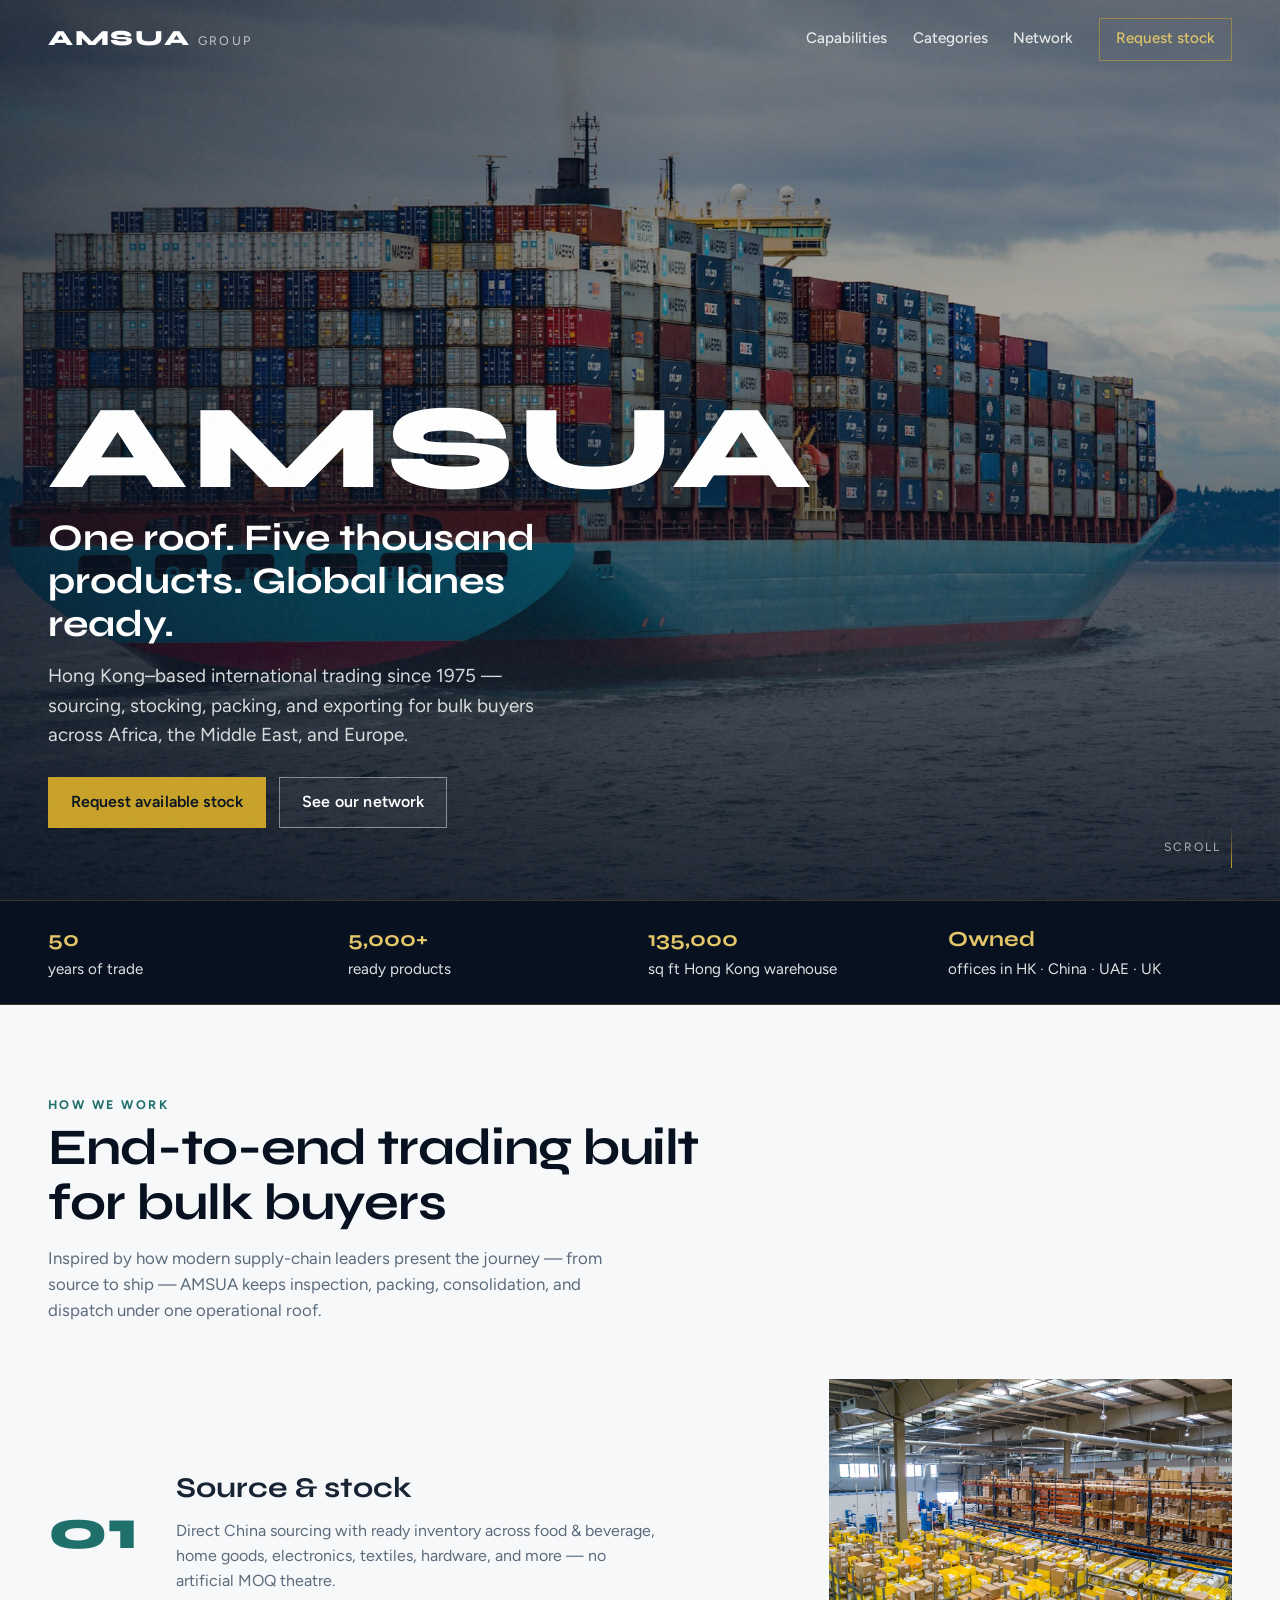
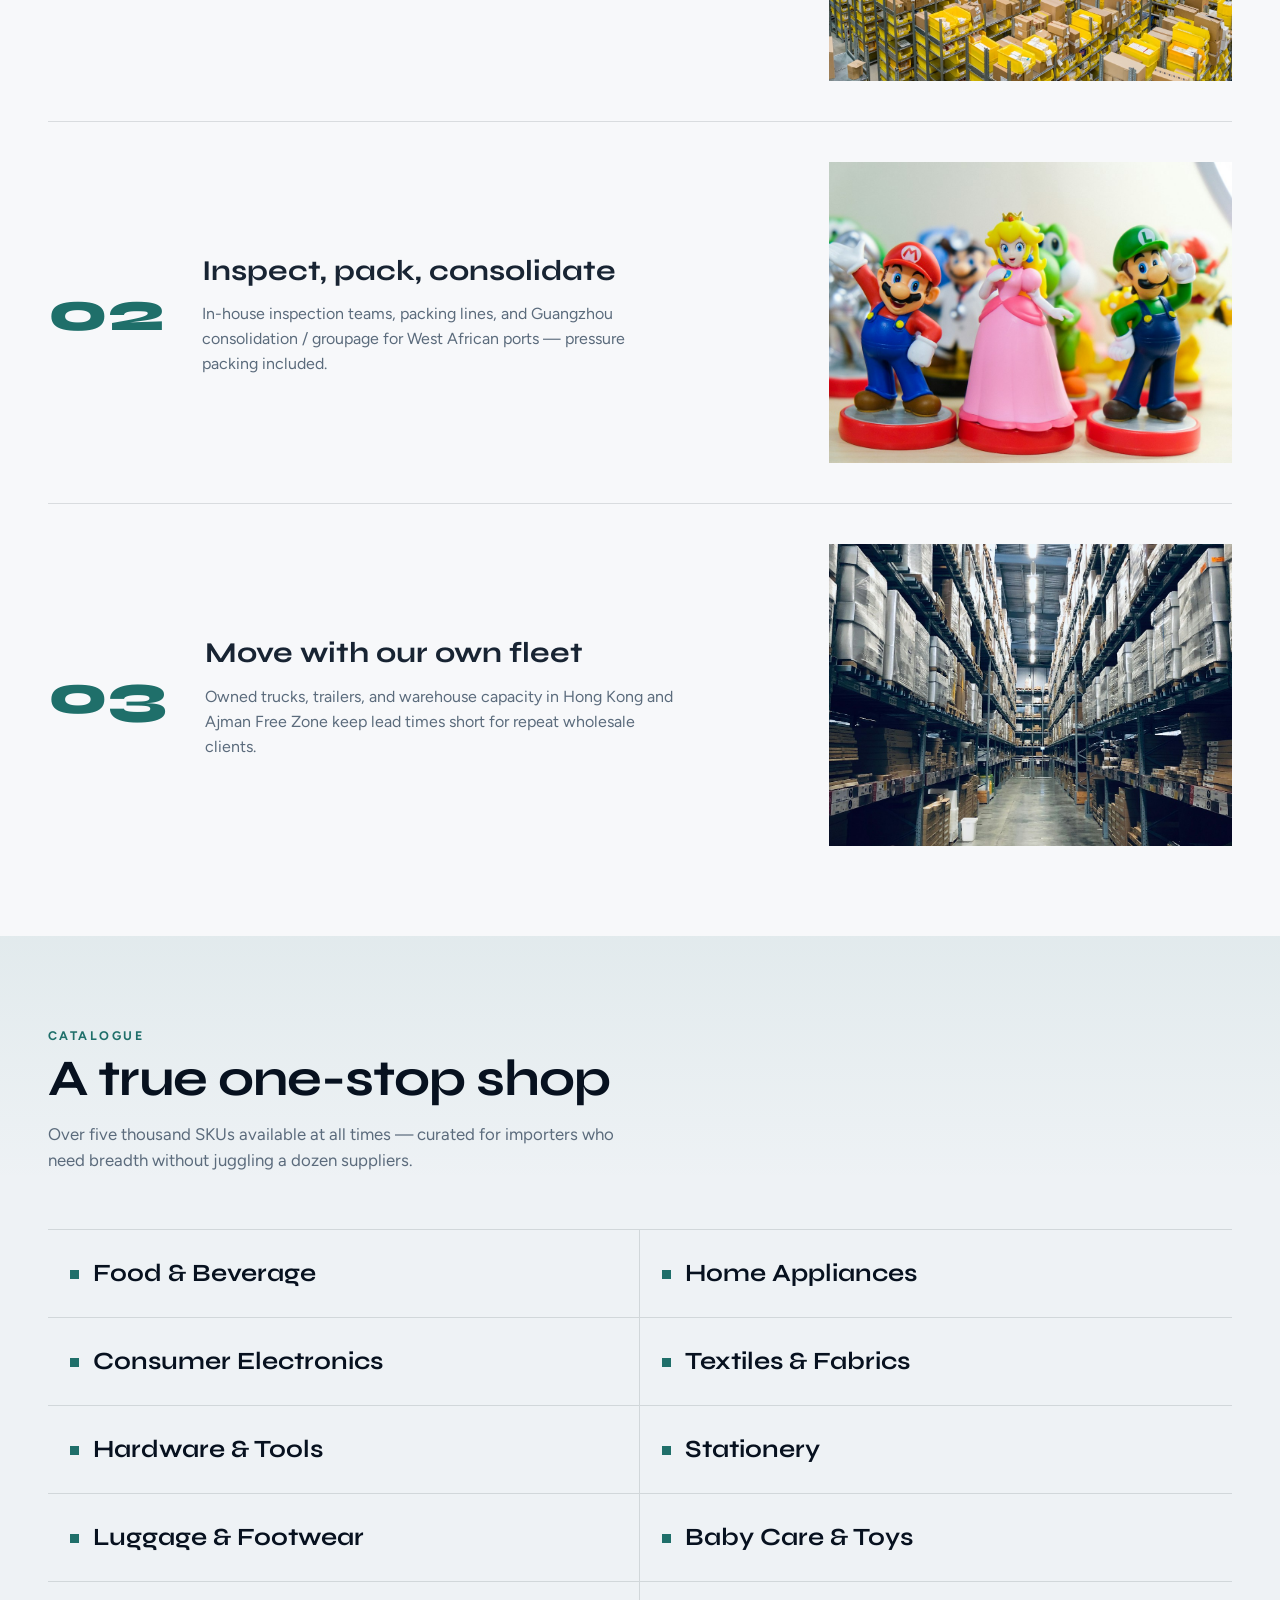
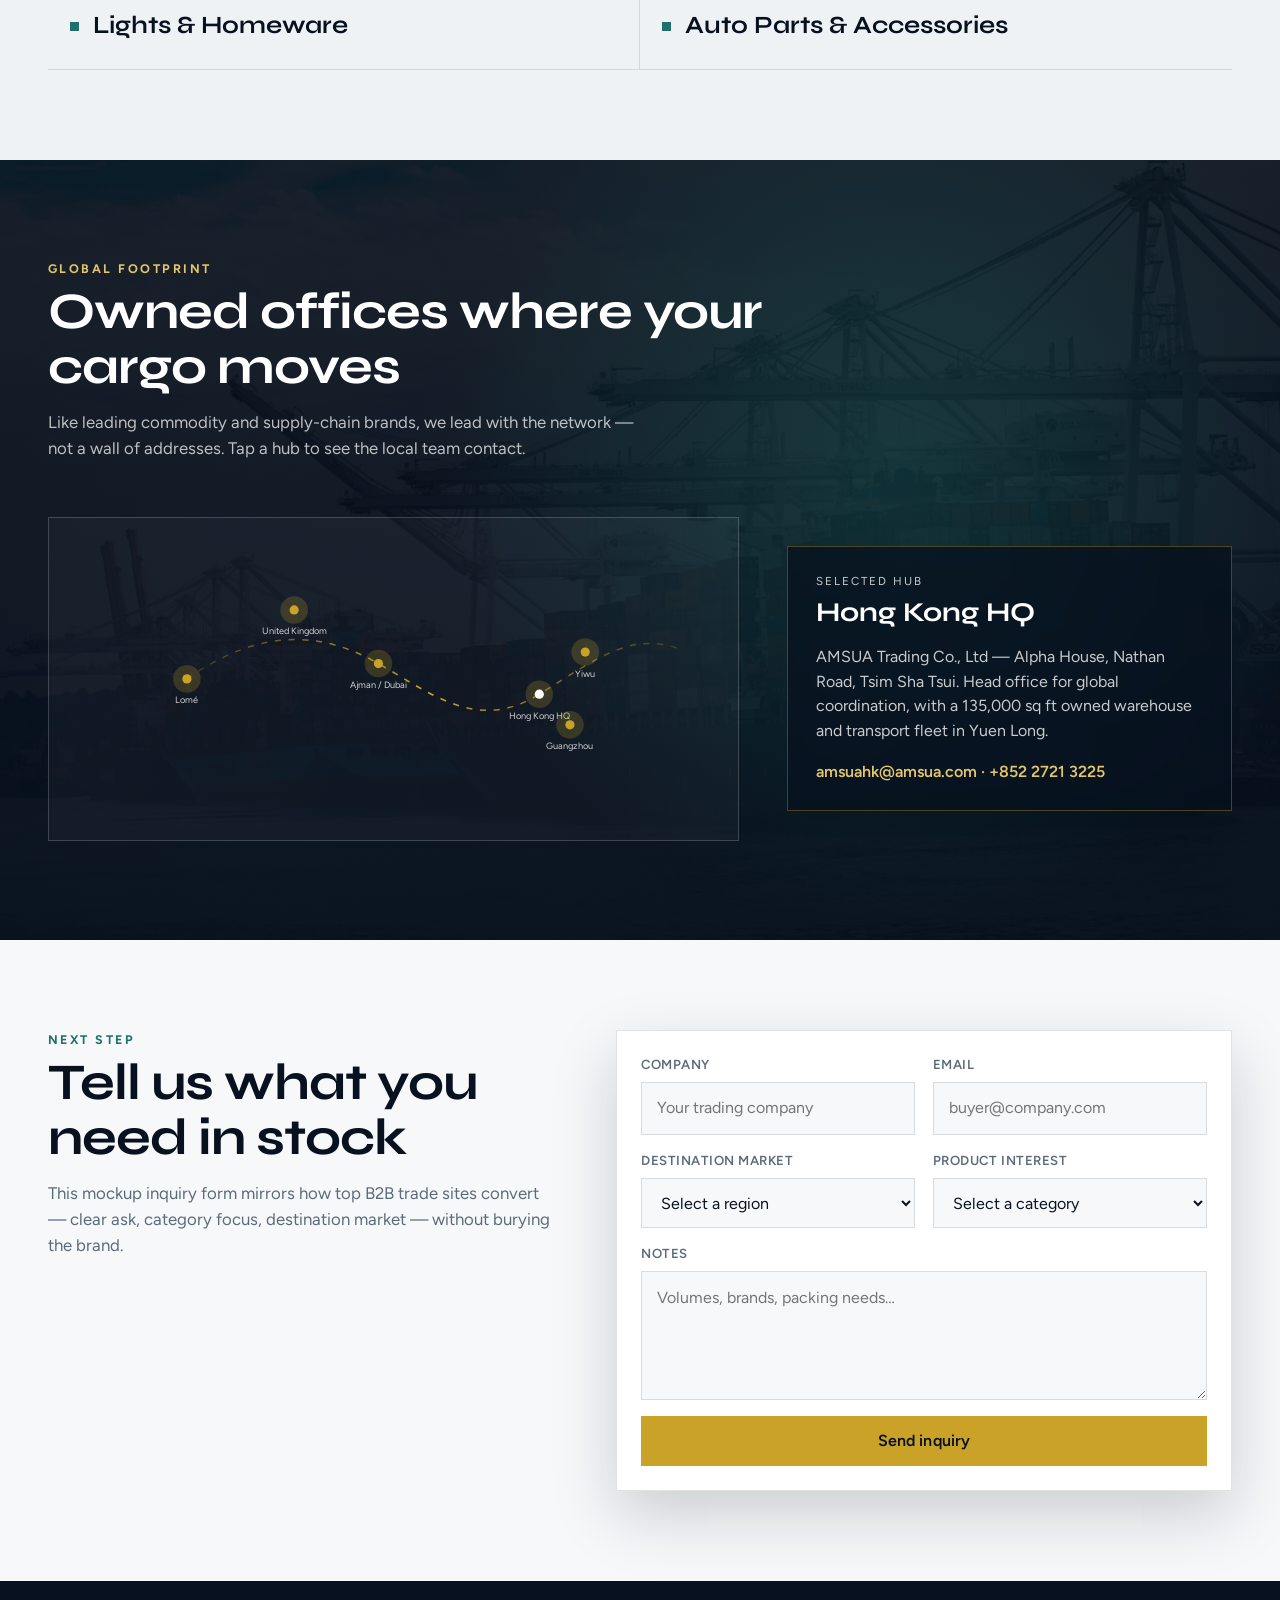
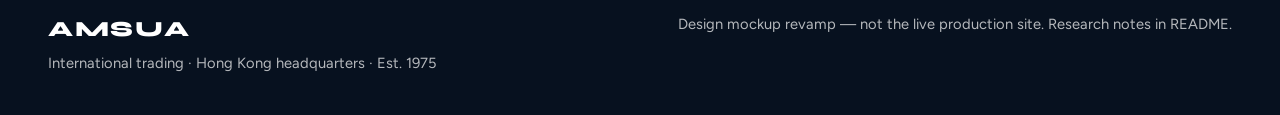
==== amsua-revamp/index.html @ 710abc14 "Add AMSUA Group website revamp mockup Modern single-page mockup inspired by Li & Fung, Trafigura, an" ====
<!DOCTYPE html>
<html lang="en">
  <head>
    <meta charset="UTF-8" />
    <meta name="viewport" content="width=device-width, initial-scale=1.0" />
    <title>AMSUA Group — Global Trading, Ready Stock, End-to-End Export</title>
    <meta
      name="description"
      content="AMSUA Group is a Hong Kong–headquartered international trading company with 50 years of import-export experience, 5,000+ ready products, and owned warehouses across Asia, the Middle East, and beyond."
    />
    <link rel="preconnect" href="https://fonts.googleapis.com" />
    <link rel="preconnect" href="https://fonts.gstatic.com" crossorigin />
    <link
      href="https://fonts.googleapis.com/css2?family=Syne:wght@500;600;700;800&family=Figtree:ital,wght@0,400;0,500;0,600;0,700;1,400&display=swap"
      rel="stylesheet"
    />
    <link rel="stylesheet" href="styles.css" />
  </head>
  <body>
    <div class="grain" aria-hidden="true"></div>

    <header class="site-header" id="top">
      <a class="brand" href="#top" aria-label="AMSUA home">
        <span class="brand-mark">AMSUA</span>
        <span class="brand-sub">Group</span>
      </a>
      <nav class="nav" aria-label="Primary">
        <a href="#capabilities">Capabilities</a>
        <a href="#categories">Categories</a>
        <a href="#network">Network</a>
        <a href="#inquiry" class="nav-cta">Request stock</a>
      </nav>
      <button class="nav-toggle" type="button" aria-label="Open menu" aria-expanded="false">
        <span></span><span></span>
      </button>
    </header>

    <div class="mobile-nav" hidden>
      <a href="#capabilities">Capabilities</a>
      <a href="#categories">Categories</a>
      <a href="#network">Network</a>
      <a href="#inquiry">Request stock</a>
    </div>

    <main>
      <section class="hero">
        <div class="hero-media" aria-hidden="true">
          <img
            src="assets/images/hero-port.jpg"
            alt=""
            class="hero-img"
            width="1920"
            height="1280"
          />
          <div class="hero-veil"></div>
        </div>
        <div class="hero-content">
          <p class="brand-hero reveal">AMSUA</p>
          <h1 class="reveal delay-1">One roof. Five thousand products. Global lanes ready.</h1>
          <p class="lede reveal delay-2">
            Hong Kong–based international trading since 1975 — sourcing, stocking,
            packing, and exporting for bulk buyers across Africa, the Middle East, and Europe.
          </p>
          <div class="cta-row reveal delay-3">
            <a class="btn btn-primary" href="#inquiry">Request available stock</a>
            <a class="btn btn-ghost" href="#network">See our network</a>
          </div>
        </div>
        <div class="hero-scroll" aria-hidden="true">
          <span>Scroll</span>
          <i></i>
        </div>
      </section>

      <section class="strip" aria-label="At a glance">
        <div class="strip-track">
          <p><strong>50</strong> years of trade</p>
          <p><strong>5,000+</strong> ready products</p>
          <p><strong>135,000</strong> sq ft Hong Kong warehouse</p>
          <p><strong>Owned</strong> offices in HK · China · UAE · UK</p>
        </div>
      </section>

      <section class="section capabilities" id="capabilities">
        <div class="section-head">
          <p class="eyebrow">How we work</p>
          <h2>End-to-end trading built for bulk buyers</h2>
          <p class="section-copy">
            Inspired by how modern supply-chain leaders present the journey — from
            source to ship — AMSUA keeps inspection, packing, consolidation, and
            dispatch under one operational roof.
          </p>
        </div>

        <ol class="capability-list">
          <li class="capability reveal">
            <span class="cap-num">01</span>
            <div>
              <h3>Source &amp; stock</h3>
              <p>
                Direct China sourcing with ready inventory across food &amp; beverage,
                home goods, electronics, textiles, hardware, and more — no artificial
                MOQ theatre.
              </p>
            </div>
            <figure class="cap-media">
              <img src="assets/images/warehouse.jpg" alt="Warehouse aisles stocked for export" />
            </figure>
          </li>
          <li class="capability reveal">
            <span class="cap-num">02</span>
            <div>
              <h3>Inspect, pack, consolidate</h3>
              <p>
                In-house inspection teams, packing lines, and Guangzhou consolidation
                / groupage for West African ports — pressure packing included.
              </p>
            </div>
            <figure class="cap-media">
              <img src="assets/images/packing.jpg" alt="Goods prepared for container packing" />
            </figure>
          </li>
          <li class="capability reveal">
            <span class="cap-num">03</span>
            <div>
              <h3>Move with our own fleet</h3>
              <p>
                Owned trucks, trailers, and warehouse capacity in Hong Kong and Ajman
                Free Zone keep lead times short for repeat wholesale clients.
              </p>
            </div>
            <figure class="cap-media">
              <img src="assets/images/logistics.jpg" alt="Logistics and freight operations" />
            </figure>
          </li>
        </ol>
      </section>

      <section class="section categories" id="categories">
        <div class="section-head light">
          <p class="eyebrow">Catalogue</p>
          <h2>A true one-stop shop</h2>
          <p class="section-copy">
            Over five thousand SKUs available at all times — curated for importers who
            need breadth without juggling a dozen suppliers.
          </p>
        </div>

        <ul class="category-grid">
          <li style="--i: 0"><span>Food &amp; Beverage</span></li>
          <li style="--i: 1"><span>Home Appliances</span></li>
          <li style="--i: 2"><span>Consumer Electronics</span></li>
          <li style="--i: 3"><span>Textiles &amp; Fabrics</span></li>
          <li style="--i: 4"><span>Hardware &amp; Tools</span></li>
          <li style="--i: 5"><span>Stationery</span></li>
          <li style="--i: 6"><span>Luggage &amp; Footwear</span></li>
          <li style="--i: 7"><span>Baby Care &amp; Toys</span></li>
          <li style="--i: 8"><span>Lights &amp; Homeware</span></li>
          <li style="--i: 9"><span>Auto Parts &amp; Accessories</span></li>
        </ul>
      </section>

      <section class="section network" id="network">
        <div class="network-bg" aria-hidden="true">
          <img src="assets/images/cargo-ship.jpg" alt="" />
        </div>
        <div class="network-inner">
          <div class="section-head on-dark">
            <p class="eyebrow">Global footprint</p>
            <h2>Owned offices where your cargo moves</h2>
            <p class="section-copy">
              Like leading commodity and supply-chain brands, we lead with the network —
              not a wall of addresses. Tap a hub to see the local team contact.
            </p>
          </div>

          <div class="map-panel">
            <svg class="route-map" viewBox="0 0 900 420" role="img" aria-label="AMSUA global network map">
              <defs>
                <linearGradient id="route" x1="0%" y1="0%" x2="100%" y2="0%">
                  <stop offset="0%" stop-color="#c9a227" stop-opacity="0.2" />
                  <stop offset="50%" stop-color="#c9a227" />
                  <stop offset="100%" stop-color="#c9a227" stop-opacity="0.2" />
                </linearGradient>
              </defs>
              <path
                class="route-line"
                d="M180 210 C 280 140, 360 150, 430 190 S 560 280, 640 230 S 760 150, 820 170"
                fill="none"
                stroke="url(#route)"
                stroke-width="2"
              />
              <g class="hubs">
                <g class="hub" data-hub="lome" transform="translate(180 210)">
                  <circle r="18" class="pulse" /><circle r="6" /><text y="32">Lomé</text>
                </g>
                <g class="hub" data-hub="ajman" transform="translate(430 190)">
                  <circle r="18" class="pulse" /><circle r="6" /><text y="32">Ajman / Dubai</text>
                </g>
                <g class="hub" data-hub="hongkong" transform="translate(640 230)">
                  <circle r="18" class="pulse" /><circle r="6" /><text y="32">Hong Kong HQ</text>
                </g>
                <g class="hub" data-hub="yiwu" transform="translate(700 175)">
                  <circle r="18" class="pulse" /><circle r="6" /><text y="32">Yiwu</text>
                </g>
                <g class="hub" data-hub="guangzhou" transform="translate(680 270)">
                  <circle r="18" class="pulse" /><circle r="6" /><text y="32">Guangzhou</text>
                </g>
                <g class="hub" data-hub="uk" transform="translate(320 120)">
                  <circle r="18" class="pulse" /><circle r="6" /><text y="32">United Kingdom</text>
                </g>
              </g>
            </svg>

            <aside class="hub-detail" id="hub-detail" aria-live="polite">
              <p class="hub-label">Selected hub</p>
              <h3 id="hub-name">Hong Kong HQ</h3>
              <p id="hub-body">
                AMSUA Trading Co., Ltd — Alpha House, Nathan Road, Tsim Sha Tsui.
                Head office for global coordination, with a 135,000 sq ft owned warehouse
                and transport fleet in Yuen Long.
              </p>
              <p class="hub-meta" id="hub-meta">amsuahk@amsua.com · +852 2721 3225</p>
            </aside>
          </div>
        </div>
      </section>

      <section class="section inquiry" id="inquiry">
        <div class="inquiry-layout">
          <div class="section-head">
            <p class="eyebrow">Next step</p>
            <h2>Tell us what you need in stock</h2>
            <p class="section-copy">
              This mockup inquiry form mirrors how top B2B trade sites convert —
              clear ask, category focus, destination market — without burying the brand.
            </p>
          </div>

          <form class="inquiry-form" id="inquiry-form">
            <label>
              <span>Company</span>
              <input name="company" type="text" placeholder="Your trading company" required />
            </label>
            <label>
              <span>Email</span>
              <input name="email" type="email" placeholder="buyer@company.com" required />
            </label>
            <label>
              <span>Destination market</span>
              <select name="market" required>
                <option value="">Select a region</option>
                <option>West Africa</option>
                <option>Middle East</option>
                <option>United Kingdom / Europe</option>
                <option>Other</option>
              </select>
            </label>
            <label>
              <span>Product interest</span>
              <select name="category" required>
                <option value="">Select a category</option>
                <option>Food &amp; Beverage</option>
                <option>Home Appliances</option>
                <option>Electronics</option>
                <option>Textiles</option>
                <option>Hardware</option>
                <option>Mixed container / consolidation</option>
              </select>
            </label>
            <label class="full">
              <span>Notes</span>
              <textarea name="notes" rows="4" placeholder="Volumes, brands, packing needs…"></textarea>
            </label>
            <button class="btn btn-primary full" type="submit">Send inquiry</button>
            <p class="form-note" id="form-note" hidden>Thanks — this is a mockup, so nothing was sent.</p>
          </form>
        </div>
      </section>
    </main>

    <footer class="site-footer">
      <div class="footer-brand">
        <span class="brand-mark">AMSUA</span>
        <p>International trading · Hong Kong headquarters · Est. 1975</p>
      </div>
      <p class="footer-note">
        Design mockup revamp — not the live production site. Research notes in README.
      </p>
    </footer>

    <script src="main.js"></script>
  </body>
</html>
---- amsua-revamp/styles.css ----
:root {
  --ink: #07111f;
  --ink-soft: #122033;
  --harbor: #1f6f6a;
  --harbor-deep: #14524e;
  --brass: #c9a227;
  --brass-soft: #e3c56a;
  --mist: #eef2f5;
  --paper: #f7f8fa;
  --line: rgba(7, 17, 31, 0.12);
  --line-light: rgba(255, 255, 255, 0.18);
  --text: #182433;
  --muted: #5b6b7c;
  --white: #ffffff;
  --shadow: 0 24px 60px rgba(7, 17, 31, 0.18);
  --font-display: "Syne", sans-serif;
  --font-body: "Figtree", sans-serif;
  --ease: cubic-bezier(0.22, 1, 0.36, 1);
}

*,
*::before,
*::after {
  box-sizing: border-box;
}

html {
  scroll-behavior: smooth;
}

body {
  margin: 0;
  font-family: var(--font-body);
  color: var(--text);
  background:
    radial-gradient(1200px 600px at 10% -10%, rgba(31, 111, 106, 0.12), transparent 60%),
    radial-gradient(900px 500px at 100% 0%, rgba(201, 162, 39, 0.08), transparent 55%),
    var(--paper);
  line-height: 1.55;
  overflow-x: hidden;
}

img {
  max-width: 100%;
  display: block;
}

a {
  color: inherit;
  text-decoration: none;
}

button,
input,
select,
textarea {
  font: inherit;
}

.grain {
  pointer-events: none;
  position: fixed;
  inset: 0;
  z-index: 80;
  opacity: 0.045;
  background-image: url("data:image/svg+xml,%3Csvg viewBox='0 0 200 200' xmlns='http://www.w3.org/2000/svg'%3E%3Cfilter id='n'%3E%3CfeTurbulence type='fractalNoise' baseFrequency='0.85' numOctaves='4' stitchTiles='stitch'/%3E%3C/filter%3E%3Crect width='100%25' height='100%25' filter='url(%23n)'/%3E%3C/svg%3E");
}

/* Header */
.site-header {
  position: fixed;
  inset: 0 0 auto;
  z-index: 40;
  display: flex;
  align-items: center;
  justify-content: space-between;
  padding: 1.1rem clamp(1.25rem, 4vw, 3rem);
  transition: background 0.35s var(--ease), backdrop-filter 0.35s var(--ease), box-shadow 0.35s;
}

.site-header.is-scrolled {
  background: rgba(7, 17, 31, 0.82);
  backdrop-filter: blur(14px);
  box-shadow: 0 10px 30px rgba(0, 0, 0, 0.2);
}

.brand {
  display: flex;
  align-items: baseline;
  gap: 0.45rem;
  color: var(--white);
}

.brand-mark {
  font-family: var(--font-display);
  font-weight: 800;
  letter-spacing: 0.08em;
  font-size: 1.35rem;
}

.brand-sub {
  font-size: 0.78rem;
  letter-spacing: 0.18em;
  text-transform: uppercase;
  opacity: 0.7;
}

.nav {
  display: flex;
  align-items: center;
  gap: 1.6rem;
}

.nav a {
  color: rgba(255, 255, 255, 0.86);
  font-size: 0.95rem;
  font-weight: 500;
}

.nav a:hover {
  color: var(--brass-soft);
}

.nav-cta {
  padding: 0.55rem 1rem;
  border: 1px solid rgba(201, 162, 39, 0.55);
  color: var(--brass-soft) !important;
  transition: background 0.25s, color 0.25s;
}

.nav-cta:hover {
  background: var(--brass);
  color: var(--ink) !important;
}

.nav-toggle {
  display: none;
  width: 44px;
  height: 44px;
  border: 1px solid rgba(255, 255, 255, 0.3);
  background: transparent;
  padding: 0;
  cursor: pointer;
}

.nav-toggle span {
  display: block;
  width: 18px;
  height: 2px;
  margin: 5px auto;
  background: #fff;
}

.mobile-nav {
  position: fixed;
  inset: 0;
  z-index: 35;
  background: rgba(7, 17, 31, 0.96);
  display: grid;
  place-content: center;
  gap: 1.5rem;
  text-align: center;
}

.mobile-nav a {
  color: #fff;
  font-family: var(--font-display);
  font-size: clamp(1.6rem, 6vw, 2.4rem);
  font-weight: 700;
}

.mobile-nav[hidden] {
  display: none;
}

/* Hero */
.hero {
  position: relative;
  min-height: 100vh;
  min-height: 100dvh;
  display: grid;
  align-items: end;
  color: var(--white);
  overflow: hidden;
}

.hero-media {
  position: absolute;
  inset: 0;
}

.hero-img {
  width: 100%;
  height: 100%;
  object-fit: cover;
  transform: scale(1.06);
  animation: hero-zoom 18s var(--ease) forwards;
}

.hero-veil {
  position: absolute;
  inset: 0;
  background:
    linear-gradient(180deg, rgba(7, 17, 31, 0.55) 0%, rgba(7, 17, 31, 0.35) 35%, rgba(7, 17, 31, 0.88) 100%),
    linear-gradient(90deg, rgba(7, 17, 31, 0.55), transparent 55%);
}

.hero-content {
  position: relative;
  z-index: 2;
  padding: clamp(5.5rem, 12vh, 8rem) clamp(1.25rem, 4vw, 3rem) clamp(4rem, 8vh, 5.5rem);
  max-width: 920px;
}

.brand-hero {
  margin: 0 0 0.85rem;
  font-family: var(--font-display);
  font-weight: 800;
  font-size: clamp(3.4rem, 12vw, 7.5rem);
  letter-spacing: 0.04em;
  line-height: 0.9;
  color: var(--white);
  text-shadow: 0 12px 40px rgba(0, 0, 0, 0.35);
}

.hero h1 {
  margin: 0 0 1rem;
  font-family: var(--font-display);
  font-weight: 700;
  font-size: clamp(1.45rem, 3.2vw, 2.35rem);
  line-height: 1.15;
  max-width: 18ch;
}

.lede {
  margin: 0 0 1.75rem;
  max-width: 42ch;
  font-size: clamp(1.02rem, 1.5vw, 1.18rem);
  color: rgba(255, 255, 255, 0.84);
}

.cta-row {
  display: flex;
  flex-wrap: wrap;
  gap: 0.85rem;
}

.btn {
  display: inline-flex;
  align-items: center;
  justify-content: center;
  min-height: 3rem;
  padding: 0.75rem 1.35rem;
  border: 1px solid transparent;
  font-weight: 600;
  letter-spacing: 0.01em;
  transition: transform 0.25s var(--ease), background 0.25s, color 0.25s, border-color 0.25s;
  cursor: pointer;
}

.btn:hover {
  transform: translateY(-2px);
}

.btn-primary {
  background: var(--brass);
  color: var(--ink);
}

.btn-primary:hover {
  background: var(--brass-soft);
}

.btn-ghost {
  border-color: rgba(255, 255, 255, 0.45);
  color: var(--white);
  background: rgba(255, 255, 255, 0.04);
}

.btn-ghost:hover {
  border-color: var(--brass-soft);
  color: var(--brass-soft);
}

.hero-scroll {
  position: absolute;
  right: clamp(1.25rem, 4vw, 3rem);
  bottom: 2rem;
  z-index: 2;
  display: flex;
  align-items: center;
  gap: 0.65rem;
  color: rgba(255, 255, 255, 0.65);
  font-size: 0.75rem;
  letter-spacing: 0.16em;
  text-transform: uppercase;
}

.hero-scroll i {
  width: 1px;
  height: 42px;
  background: linear-gradient(transparent, var(--brass));
  animation: scroll-line 1.8s ease-in-out infinite;
}

/* Strip */
.strip {
  background: var(--ink);
  color: rgba(255, 255, 255, 0.88);
  border-top: 1px solid rgba(201, 162, 39, 0.25);
  border-bottom: 1px solid rgba(201, 162, 39, 0.25);
}

.strip-track {
  display: grid;
  grid-template-columns: repeat(4, 1fr);
  gap: 1rem;
  padding: 1.35rem clamp(1.25rem, 4vw, 3rem);
}

.strip p {
  margin: 0;
  font-size: 0.95rem;
}

.strip strong {
  display: block;
  font-family: var(--font-display);
  font-size: 1.35rem;
  color: var(--brass-soft);
  margin-bottom: 0.15rem;
}

/* Sections */
.section {
  padding: clamp(4.5rem, 10vh, 7rem) clamp(1.25rem, 4vw, 3rem);
}

.section-head {
  max-width: 720px;
  margin-bottom: clamp(2.5rem, 5vw, 3.5rem);
}

.section-head.light h2,
.section-head h2,
.section-head.on-dark h2 {
  font-family: var(--font-display);
  font-weight: 700;
  font-size: clamp(2rem, 4.5vw, 3.2rem);
  line-height: 1.08;
  margin: 0.35rem 0 0.9rem;
  color: var(--ink);
  letter-spacing: -0.02em;
}

.section-head.on-dark h2 {
  color: var(--white);
}

.eyebrow {
  margin: 0;
  font-size: 0.78rem;
  letter-spacing: 0.2em;
  text-transform: uppercase;
  color: var(--harbor);
  font-weight: 700;
}

.section-head.on-dark .eyebrow {
  color: var(--brass-soft);
}

.section-copy {
  margin: 0;
  color: var(--muted);
  font-size: 1.05rem;
  max-width: 54ch;
}

.section-head.on-dark .section-copy {
  color: rgba(255, 255, 255, 0.72);
}

/* Capabilities */
.capability-list {
  list-style: none;
  margin: 0;
  padding: 0;
  display: grid;
  gap: 2.5rem;
}

.capability {
  display: grid;
  grid-template-columns: auto 1fr minmax(220px, 34%);
  gap: clamp(1rem, 3vw, 2.5rem);
  align-items: center;
  padding-bottom: 2.5rem;
  border-bottom: 1px solid var(--line);
}

.capability:last-child {
  border-bottom: 0;
  padding-bottom: 0;
}

.cap-num {
  font-family: var(--font-display);
  font-weight: 800;
  font-size: clamp(2.4rem, 5vw, 3.5rem);
  color: var(--harbor);
  line-height: 1;
}

.capability h3 {
  margin: 0 0 0.55rem;
  font-family: var(--font-display);
  font-size: clamp(1.35rem, 2.5vw, 1.8rem);
}

.capability p {
  margin: 0;
  color: var(--muted);
  max-width: 48ch;
}

.cap-media {
  margin: 0;
  overflow: hidden;
  aspect-ratio: 4 / 3;
}

.cap-media img {
  width: 100%;
  height: 100%;
  object-fit: cover;
  transition: transform 0.8s var(--ease);
}

.capability:hover .cap-media img {
  transform: scale(1.05);
}

/* Categories */
.categories {
  background:
    linear-gradient(180deg, rgba(31, 111, 106, 0.06), transparent 30%),
    var(--mist);
}

.category-grid {
  list-style: none;
  margin: 0;
  padding: 0;
  display: grid;
  grid-template-columns: repeat(2, 1fr);
  border-top: 1px solid var(--line);
}

.category-grid li {
  border-bottom: 1px solid var(--line);
  border-right: 1px solid var(--line);
  min-height: 5.5rem;
  display: flex;
  align-items: center;
  padding: 1.25rem 1.4rem;
  font-family: var(--font-display);
  font-size: clamp(1.15rem, 2.4vw, 1.55rem);
  font-weight: 650;
  color: var(--ink);
  transition: background 0.3s, color 0.3s, padding-left 0.35s var(--ease);
}

.category-grid li:nth-child(2n) {
  border-right: 0;
}

.category-grid li:hover {
  background: var(--ink);
  color: var(--brass-soft);
  padding-left: 1.85rem;
}

.category-grid li span::before {
  content: "";
  display: inline-block;
  width: 0.55rem;
  height: 0.55rem;
  margin-right: 0.85rem;
  background: var(--harbor);
  vertical-align: 0.15rem;
}

.category-grid li:hover span::before {
  background: var(--brass);
}

/* Network */
.network {
  position: relative;
  color: var(--white);
  overflow: hidden;
  padding-top: clamp(5rem, 11vh, 7.5rem);
  padding-bottom: clamp(5rem, 11vh, 7.5rem);
}

.network-bg {
  position: absolute;
  inset: 0;
}

.network-bg img {
  width: 100%;
  height: 100%;
  object-fit: cover;
  filter: saturate(0.7) brightness(0.35);
}

.network-bg::after {
  content: "";
  position: absolute;
  inset: 0;
  background:
    radial-gradient(circle at 70% 40%, rgba(31, 111, 106, 0.35), transparent 45%),
    linear-gradient(180deg, rgba(7, 17, 31, 0.75), rgba(7, 17, 31, 0.92));
}

.network-inner {
  position: relative;
  z-index: 1;
}

.map-panel {
  display: grid;
  grid-template-columns: 1.4fr 0.9fr;
  gap: clamp(1.5rem, 4vw, 3rem);
  align-items: center;
}

.route-map {
  width: 100%;
  height: auto;
  background: rgba(255, 255, 255, 0.03);
  border: 1px solid var(--line-light);
}

.hub {
  cursor: pointer;
}

.hub circle:not(.pulse) {
  fill: var(--brass);
}

.hub .pulse {
  fill: rgba(201, 162, 39, 0.22);
  animation: pulse 2.4s ease-out infinite;
}

.hub text {
  fill: rgba(255, 255, 255, 0.8);
  font-size: 12px;
  font-family: var(--font-body);
  text-anchor: middle;
}

.hub.is-active circle:not(.pulse),
.hub:hover circle:not(.pulse) {
  fill: #fff;
}

.route-line {
  stroke-dasharray: 8 10;
  animation: dash 18s linear infinite;
}

.hub-detail {
  padding: 1.6rem 1.7rem;
  background: rgba(7, 17, 31, 0.72);
  border: 1px solid rgba(201, 162, 39, 0.35);
  backdrop-filter: blur(10px);
  min-height: 220px;
}

.hub-label {
  margin: 0 0 0.4rem;
  font-size: 0.72rem;
  letter-spacing: 0.18em;
  text-transform: uppercase;
  color: var(--brass-soft);
}

.hub-detail h3 {
  margin: 0 0 0.75rem;
  font-family: var(--font-display);
  font-size: 1.7rem;
}

.hub-detail p {
  margin: 0;
  color: rgba(255, 255, 255, 0.78);
}

.hub-meta {
  margin-top: 1rem !important;
  color: var(--brass-soft) !important;
  font-weight: 600;
}

/* Inquiry */
.inquiry-layout {
  display: grid;
  grid-template-columns: 0.9fr 1.1fr;
  gap: clamp(2rem, 5vw, 4rem);
  align-items: start;
}

.inquiry-form {
  display: grid;
  grid-template-columns: 1fr 1fr;
  gap: 1rem 1.1rem;
  padding: 1.5rem;
  background: var(--white);
  border: 1px solid var(--line);
  box-shadow: var(--shadow);
}

.inquiry-form label {
  display: grid;
  gap: 0.4rem;
}

.inquiry-form label.full,
.inquiry-form .full {
  grid-column: 1 / -1;
}

.inquiry-form span {
  font-size: 0.82rem;
  font-weight: 600;
  letter-spacing: 0.04em;
  text-transform: uppercase;
  color: var(--muted);
}

.inquiry-form input,
.inquiry-form select,
.inquiry-form textarea {
  width: 100%;
  border: 1px solid var(--line);
  background: var(--paper);
  padding: 0.85rem 0.95rem;
  color: var(--ink);
  outline: none;
  transition: border-color 0.2s, box-shadow 0.2s;
}

.inquiry-form input:focus,
.inquiry-form select:focus,
.inquiry-form textarea:focus {
  border-color: var(--harbor);
  box-shadow: 0 0 0 3px rgba(31, 111, 106, 0.15);
}

.form-note {
  grid-column: 1 / -1;
  margin: 0;
  color: var(--harbor-deep);
  font-weight: 600;
}

/* Footer */
.site-footer {
  display: flex;
  flex-wrap: wrap;
  justify-content: space-between;
  gap: 1rem;
  padding: 2rem clamp(1.25rem, 4vw, 3rem) 2.5rem;
  background: var(--ink);
  color: rgba(255, 255, 255, 0.7);
}

.footer-brand .brand-mark {
  color: var(--white);
  display: inline-block;
  margin-bottom: 0.35rem;
}

.footer-brand p,
.footer-note {
  margin: 0;
  font-size: 0.92rem;
}

/* Motion helpers */
.reveal {
  opacity: 0;
  transform: translateY(22px);
  transition: opacity 0.8s var(--ease), transform 0.8s var(--ease);
}

.reveal.is-in {
  opacity: 1;
  transform: none;
}

.delay-1 { transition-delay: 0.12s; }
.delay-2 { transition-delay: 0.22s; }
.delay-3 { transition-delay: 0.32s; }

@keyframes hero-zoom {
  to { transform: scale(1); }
}

@keyframes scroll-line {
  0%, 100% { opacity: 0.25; transform: scaleY(0.6); transform-origin: top; }
  50% { opacity: 1; transform: scaleY(1); }
}

@keyframes pulse {
  0% { transform: scale(0.6); opacity: 0.9; }
  100% { transform: scale(1.8); opacity: 0; }
}

@keyframes dash {
  to { stroke-dashoffset: -400; }
}

/* Responsive */
@media (max-width: 960px) {
  .nav { display: none; }
  .nav-toggle { display: inline-block; }

  .strip-track {
    grid-template-columns: 1fr 1fr;
  }

  .capability {
    grid-template-columns: auto 1fr;
  }

  .cap-media {
    grid-column: 1 / -1;
  }

  .map-panel,
  .inquiry-layout {
    grid-template-columns: 1fr;
  }
}

@media (max-width: 640px) {
  .strip-track,
  .category-grid,
  .inquiry-form {
    grid-template-columns: 1fr;
  }

  .category-grid li:nth-child(2n) {
    border-right: 0;
  }

  .hero-scroll {
    display: none;
  }
}
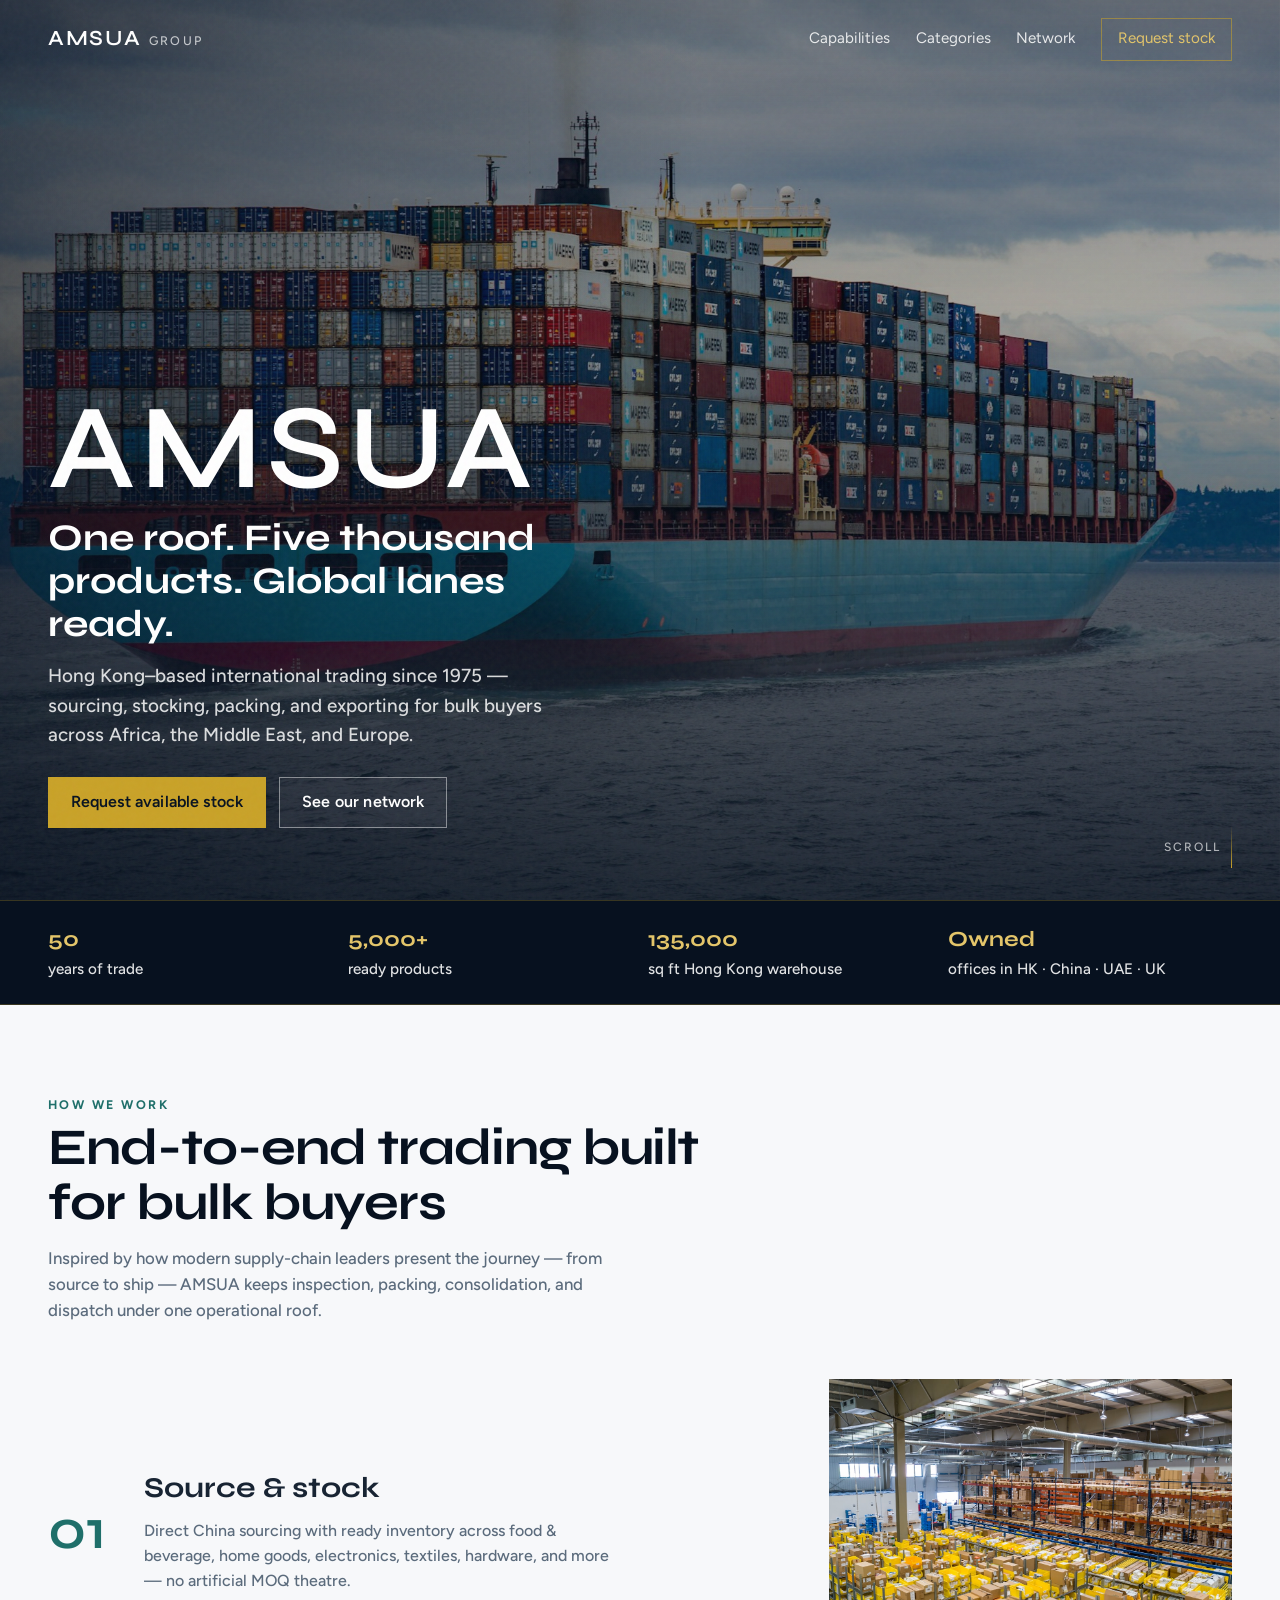
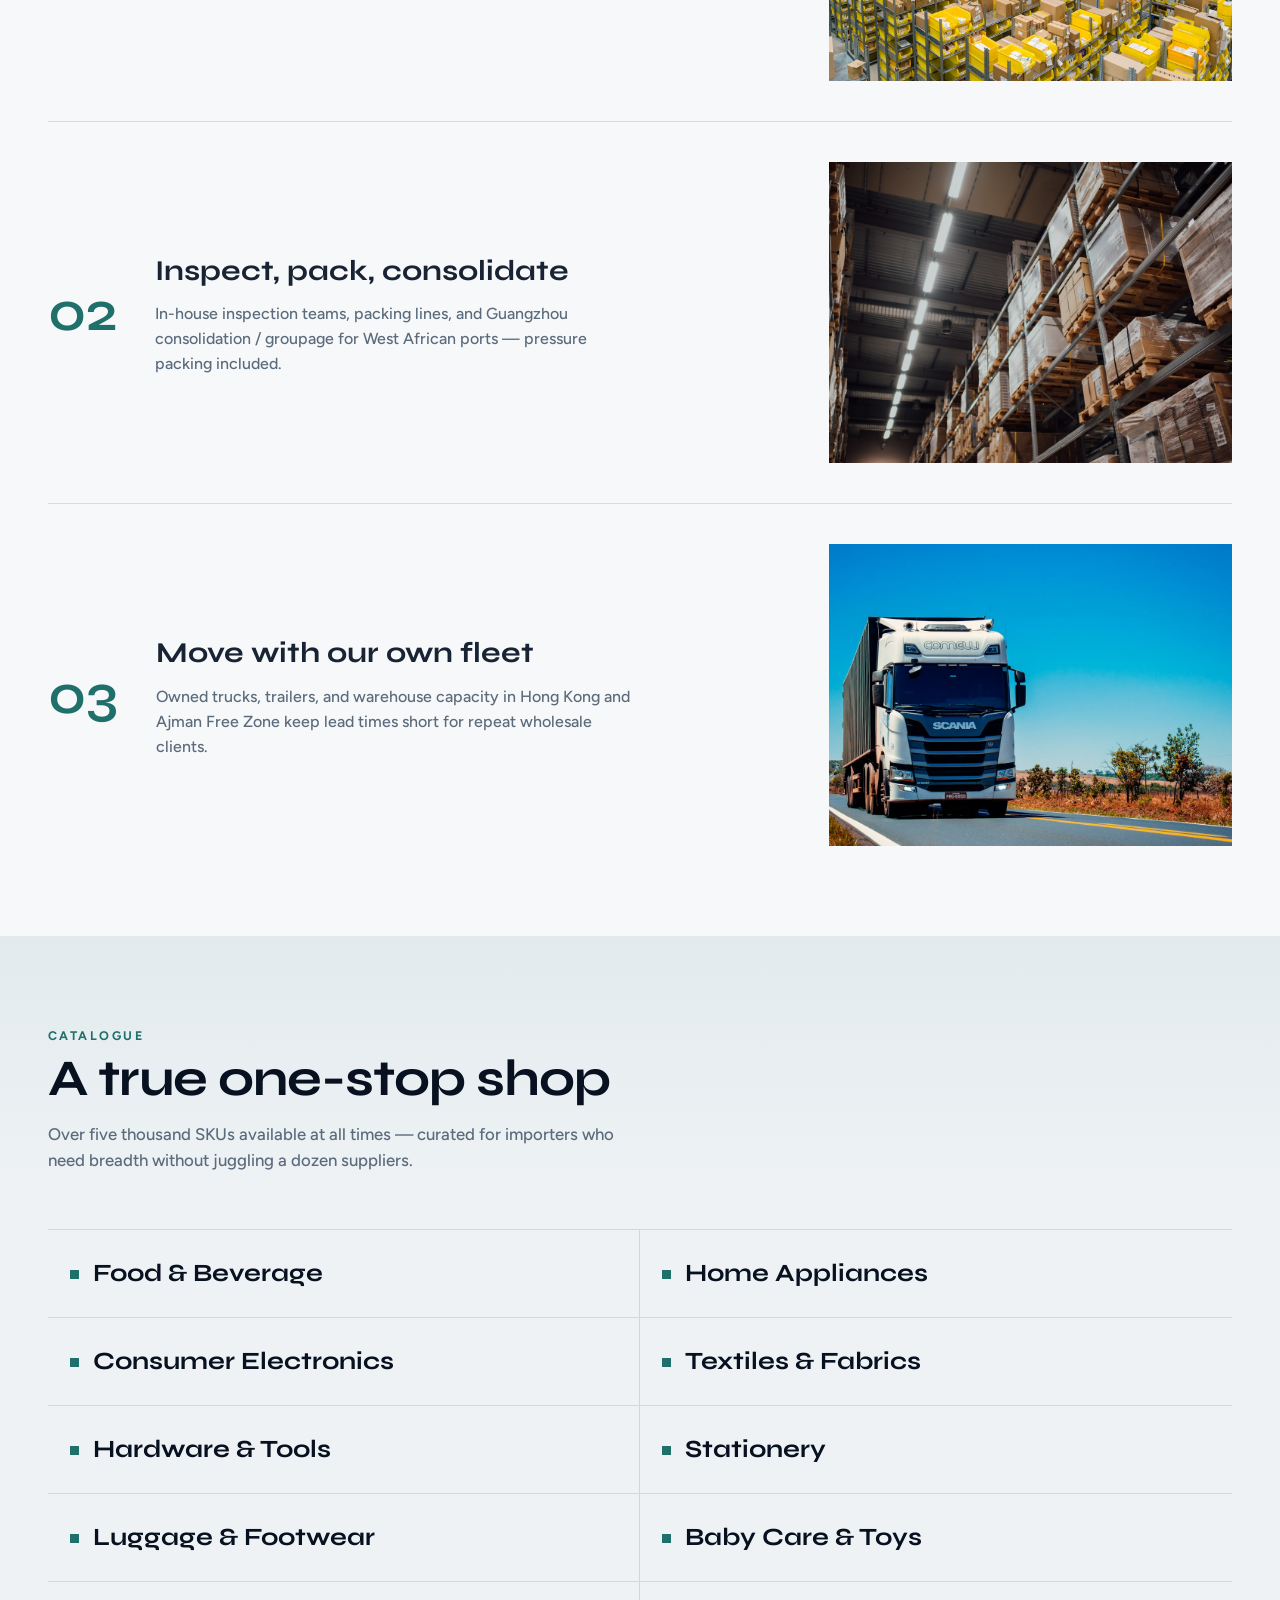
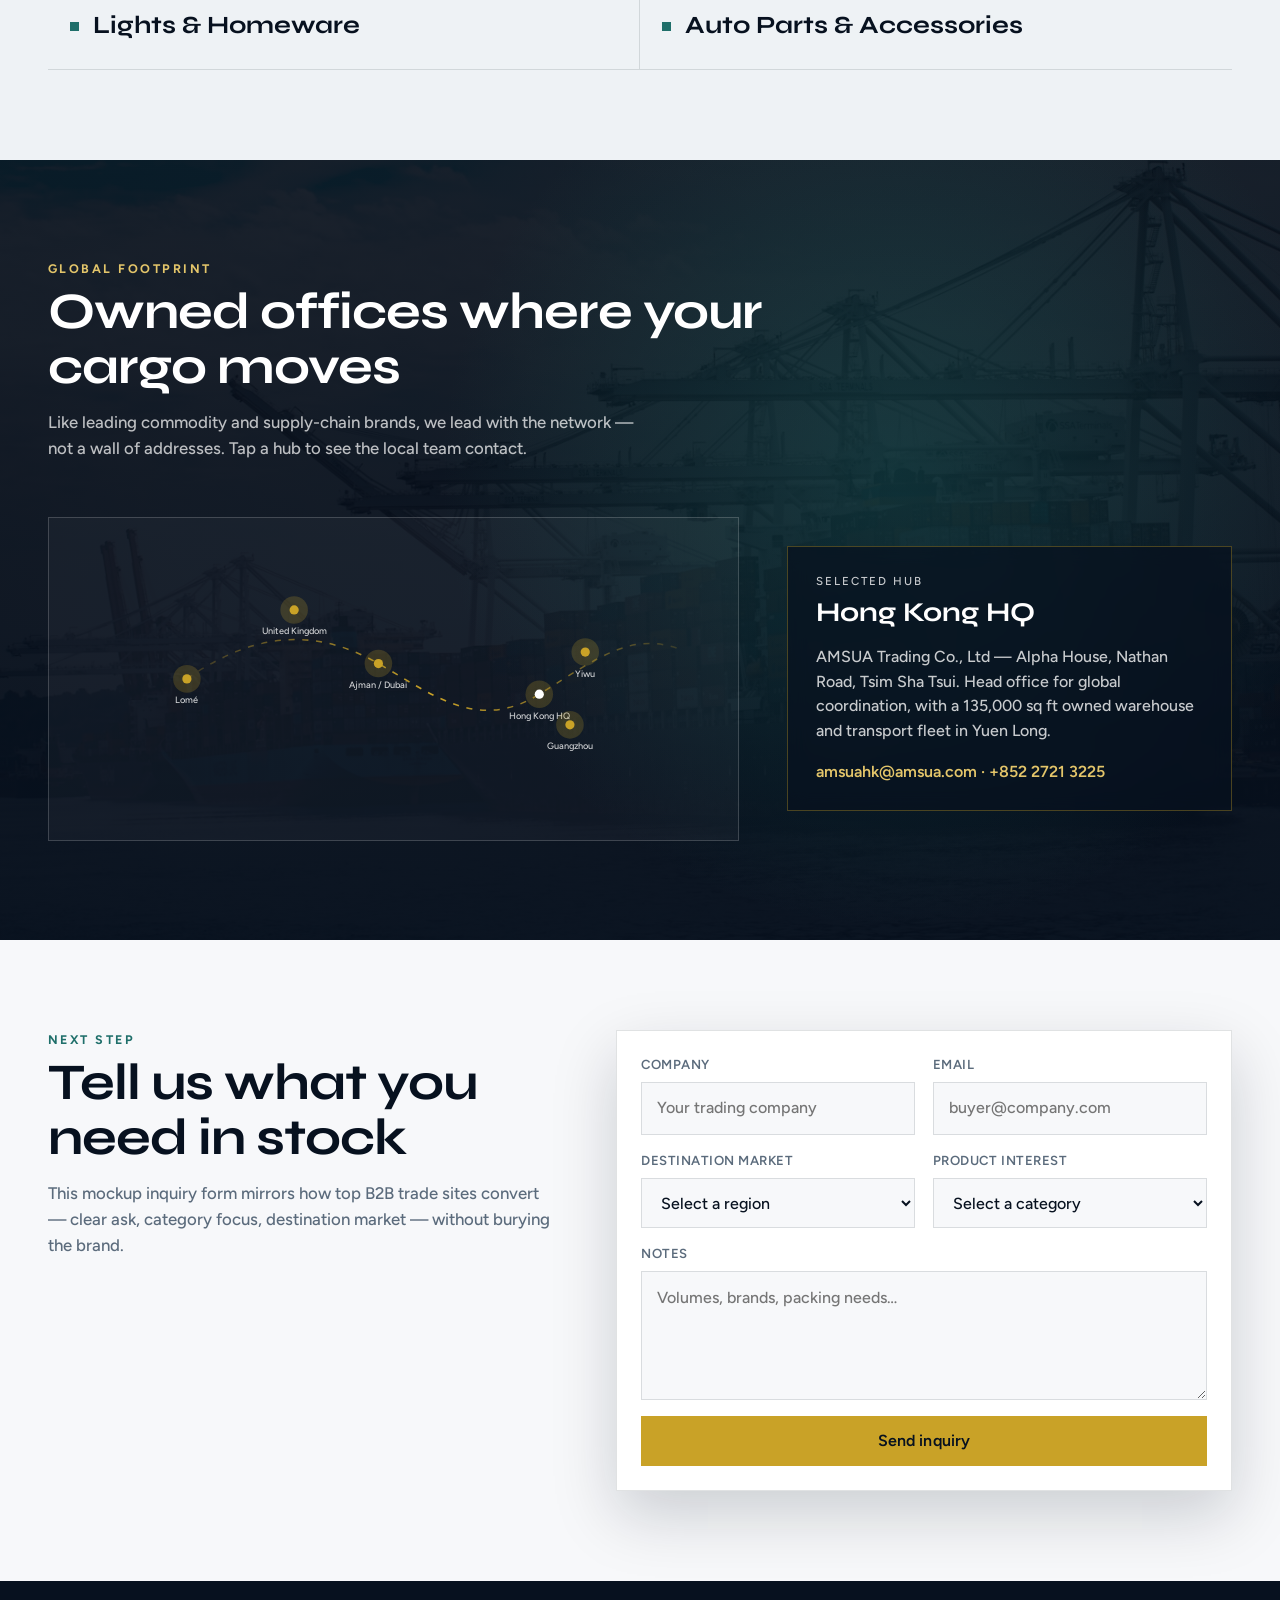
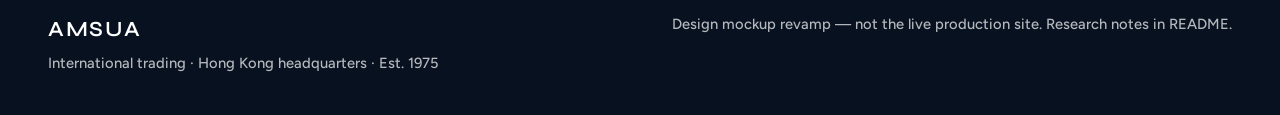
==== commit 07fa83a1: "Add double-click offline preview HTML for AMSUA mockup Ship a self-contained AMSUA-Offline-Preview.h" ====
--- a/amsua-revamp/index.html
+++ b/amsua-revamp/index.html
@@ -8,12 +8,7 @@
       name="description"
       content="AMSUA Group is a Hong Kong–headquartered international trading company with 50 years of import-export experience, 5,000+ ready products, and owned warehouses across Asia, the Middle East, and beyond."
     />
-    <link rel="preconnect" href="https://fonts.googleapis.com" />
-    <link rel="preconnect" href="https://fonts.gstatic.com" crossorigin />
-    <link
-      href="https://fonts.googleapis.com/css2?family=Syne:wght@500;600;700;800&family=Figtree:ital,wght@0,400;0,500;0,600;0,700;1,400&display=swap"
-      rel="stylesheet"
-    />
+    <link rel="stylesheet" href="assets/fonts/fonts.css" />
     <link rel="stylesheet" href="styles.css" />
   </head>
   <body>
--- a/amsua-revamp/assets/fonts/fonts.css
+++ b/amsua-revamp/assets/fonts/fonts.css
@@ -0,0 +1,63 @@
+@font-face {
+  font-family: 'Figtree';
+  font-style: italic;
+  font-weight: 400;
+  font-display: swap;
+  src: url(f1.ttf) format("truetype");
+}
+@font-face {
+  font-family: 'Figtree';
+  font-style: normal;
+  font-weight: 400;
+  font-display: swap;
+  src: url(f2.ttf) format("truetype");
+}
+@font-face {
+  font-family: 'Figtree';
+  font-style: normal;
+  font-weight: 500;
+  font-display: swap;
+  src: url(f3.ttf) format("truetype");
+}
+@font-face {
+  font-family: 'Figtree';
+  font-style: normal;
+  font-weight: 600;
+  font-display: swap;
+  src: url(f4.ttf) format("truetype");
+}
+@font-face {
+  font-family: 'Figtree';
+  font-style: normal;
+  font-weight: 700;
+  font-display: swap;
+  src: url(f5.ttf) format("truetype");
+}
+@font-face {
+  font-family: 'Syne';
+  font-style: normal;
+  font-weight: 500;
+  font-display: swap;
+  src: url(f6.ttf) format("truetype");
+}
+@font-face {
+  font-family: 'Syne';
+  font-style: normal;
+  font-weight: 600;
+  font-display: swap;
+  src: url(f7.ttf) format("truetype");
+}
+@font-face {
+  font-family: 'Syne';
+  font-style: normal;
+  font-weight: 700;
+  font-display: swap;
+  src: url(f8.ttf) format("truetype");
+}
+@font-face {
+  font-family: 'Syne';
+  font-style: normal;
+  font-weight: 800;
+  font-display: swap;
+  src: url(f9.ttf) format("truetype");
+}
